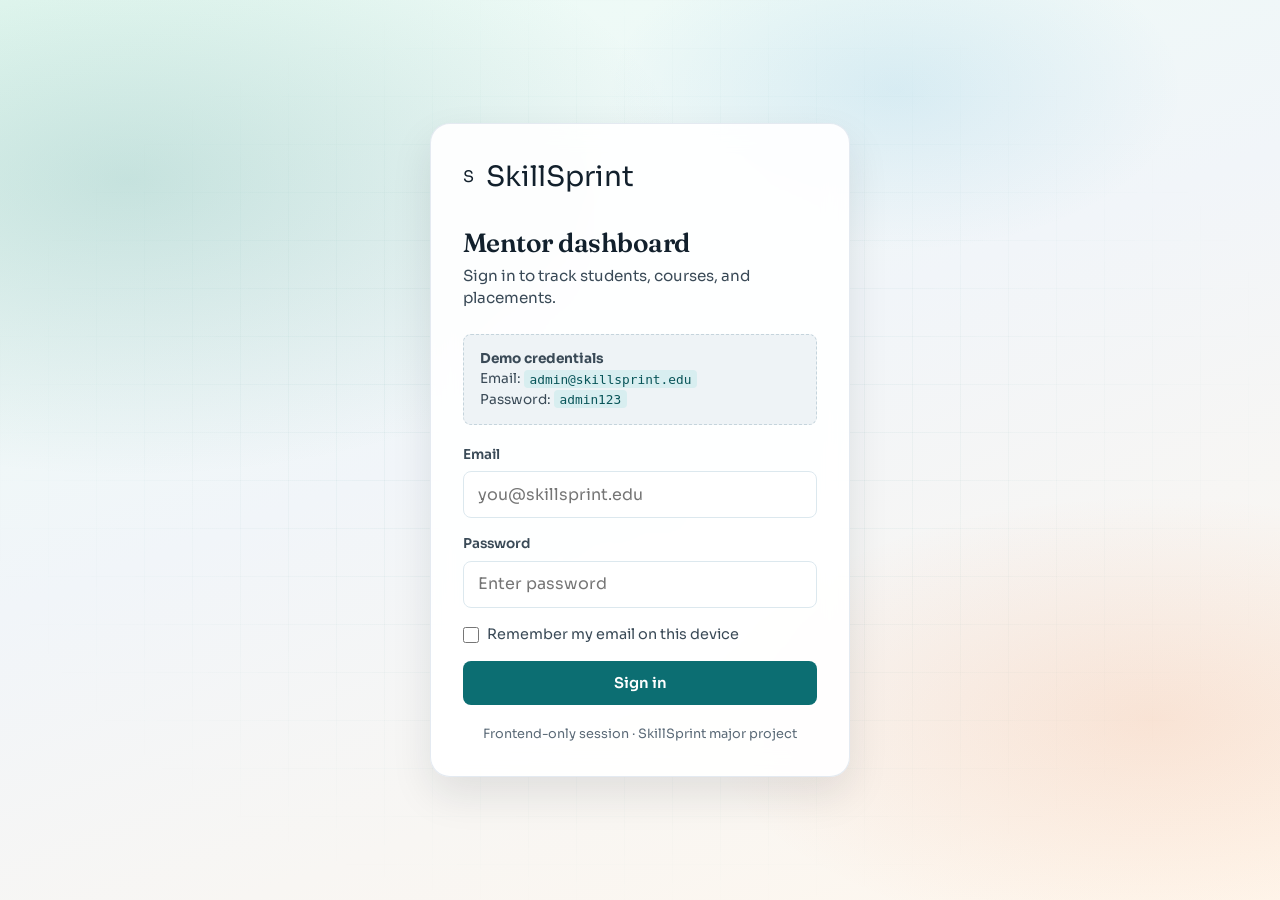
==== settings.html @ 29f2655d "Initial commit" ====
<!DOCTYPE html>
<html lang="en">
<head>
  <meta charset="UTF-8" />
  <meta name="viewport" content="width=device-width, initial-scale=1.0" />
  <title>Settings · SkillSprint</title>
  <link rel="preconnect" href="https://fonts.googleapis.com" />
  <link rel="preconnect" href="https://fonts.gstatic.com" crossorigin />
  <link href="https://fonts.googleapis.com/css2?family=Fraunces:opsz,wght@9..144,600;9..144,700&family=Sora:wght@400;500;600;700&display=swap" rel="stylesheet" />
  <link rel="stylesheet" href="css/variables.css" />
  <link rel="stylesheet" href="css/base.css" />
  <link rel="stylesheet" href="css/layout.css" />
  <link rel="stylesheet" href="css/components.css" />
</head>
<body>
  <div class="sidebar-overlay" id="sidebarOverlay"></div>
  <div class="app-shell">
    <aside class="sidebar" id="sidebar" aria-label="Main navigation">
      <div class="sidebar-brand">
        <div class="brand-mark" aria-hidden="true">S</div>
        <span class="brand-text">SkillSprint</span>
      </div>
      <nav class="sidebar-nav">
        <div class="nav-label">Menu</div>
        <a class="nav-link" href="dashboard.html" data-page="dashboard">
          <svg class="nav-icon" viewBox="0 0 24 24" fill="none" stroke="currentColor" stroke-width="2"><path d="M3 10.5L12 3l9 7.5V20a1 1 0 0 1-1 1h-5v-6H9v6H4a1 1 0 0 1-1-1v-9.5z"/></svg>
          Overview
        </a>
        <a class="nav-link" href="analytics.html" data-page="analytics">
          <svg class="nav-icon" viewBox="0 0 24 24" fill="none" stroke="currentColor" stroke-width="2"><path d="M4 19V5M10 19V9M16 19v-6M22 19V7"/></svg>
          Analytics
        </a>
        <a class="nav-link" href="students.html" data-page="students">
          <svg class="nav-icon" viewBox="0 0 24 24" fill="none" stroke="currentColor" stroke-width="2"><path d="M17 21v-2a4 4 0 0 0-4-4H5a4 4 0 0 0-4 4v2"/><circle cx="9" cy="7" r="4"/><path d="M23 21v-2a4 4 0 0 0-3-3.87M16 3.13a4 4 0 0 1 0 7.75"/></svg>
          Students
        </a>
        <div class="nav-label">Account</div>
        <a class="nav-link" href="settings.html" data-page="settings">
          <svg class="nav-icon" viewBox="0 0 24 24" fill="none" stroke="currentColor" stroke-width="2"><circle cx="12" cy="12" r="3"/><path d="M19.4 15a1.7 1.7 0 0 0 .3 1.8l.1.1a2 2 0 1 1-2.8 2.8l-.1-.1a1.7 1.7 0 0 0-1.8-.3 1.7 1.7 0 0 0-1 1.5V21a2 2 0 1 1-4 0v-.1a1.7 1.7 0 0 0-1-1.5 1.7 1.7 0 0 0-1.8.3l-.1.1a2 2 0 1 1-2.8-2.8l.1-.1a1.7 1.7 0 0 0 .3-1.8 1.7 1.7 0 0 0-1.5-1H3a2 2 0 1 1 0-4h.1a1.7 1.7 0 0 0 1.5-1 1.7 1.7 0 0 0-.3-1.8l-.1-.1a2 2 0 1 1 2.8-2.8l.1.1a1.7 1.7 0 0 0 1.8.3H9a1.7 1.7 0 0 0 1-1.5V3a2 2 0 1 1 4 0v.1a1.7 1.7 0 0 0 1 1.5 1.7 1.7 0 0 0 1.8-.3l.1-.1a2 2 0 1 1 2.8 2.8l-.1.1a1.7 1.7 0 0 0-.3 1.8V9a1.7 1.7 0 0 0 1.5 1H21a2 2 0 1 1 0 4h-.1a1.7 1.7 0 0 0-1.5 1z"/></svg>
          Settings
        </a>
      </nav>
      <div class="sidebar-footer">
        <button class="btn btn-ghost btn-block" id="logoutBtn" type="button">Sign out</button>
      </div>
    </aside>

    <div class="main-area">
      <header class="topbar">
        <div class="topbar-left">
          <button class="menu-toggle" id="menuToggle" type="button" aria-label="Open menu">
            <svg width="20" height="20" viewBox="0 0 24 24" fill="none" stroke="currentColor" stroke-width="2"><path d="M4 6h16M4 12h16M4 18h16"/></svg>
          </button>
          <h1 class="page-title">Settings</h1>
        </div>
        <div class="topbar-right">
          <div class="user-chip">
            <div class="user-avatar" id="userAvatar">A</div>
            <div class="user-meta">
              <strong id="userName">User</strong>
              <span id="userEmail">email</span>
            </div>
          </div>
        </div>
      </header>

      <main class="content">
        <div class="page-header">
          <h1 class="font-display">Settings</h1>
          <p>Manage your mentor profile and display preferences.</p>
        </div>

        <div id="settingsAlert" class="alert alert-success hidden" role="status"></div>

        <div class="settings-grid">
          <section class="card">
            <div class="card-header">
              <h2>Profile</h2>
            </div>
            <div class="card-body">
              <form id="profileForm">
                <div class="form-group">
                  <label class="form-label" for="profileName">Full name</label>
                  <input class="form-input" type="text" id="profileName" required />
                </div>
                <div class="form-group">
                  <label class="form-label" for="profileEmail">Email</label>
                  <input class="form-input" type="email" id="profileEmail" required />
                </div>
                <div class="form-group">
                  <label class="form-label" for="profileRole">Role</label>
                  <input class="form-input" type="text" id="profileRole" readonly />
                  <p class="form-hint">Role is set by demo account and cannot be changed.</p>
                </div>
                <button type="submit" class="btn btn-primary">Save changes</button>
              </form>
            </div>
          </section>

          <section class="card">
            <div class="card-header">
              <h2>Preferences</h2>
            </div>
            <div class="card-body">
              <div class="toggle-row">
                <div>
                  <strong>Higher contrast</strong>
                  <p class="text-muted" style="font-size:0.85rem;margin-top:0.2rem">Stronger borders and text for readability.</p>
                </div>
                <label class="switch">
                  <input type="checkbox" id="themeToggle" />
                  <span class="switch-slider"></span>
                </label>
              </div>
              <div class="mt-4">
                <h3 class="mb-2">Session</h3>
                <p class="text-muted mb-3" style="font-size:0.9rem">
                  Your login is stored in the browser with <code>localStorage</code>. Clearing the session returns you to the sign-in page.
                </p>
                <button type="button" class="btn btn-danger" id="resetDemo">Sign out &amp; clear session</button>
              </div>
            </div>
          </section>
        </div>
      </main>
    </div>
  </div>

  <script src="js/auth.js"></script>
  <script src="js/layout.js"></script>
  <script src="js/settings.js"></script>
</body>
</html>
---- css/variables.css ----
:root {
  --color-primary: #0c6e72;
  --color-primary-hover: #0e858a;
  --color-primary-dark: #085458;
  --color-primary-soft: #d8eef0;
  --color-accent: #c45c26;
  --color-accent-soft: #f7e6dc;

  --color-bg: #f2f6f8;
  --color-surface: #ffffff;
  --color-surface-muted: #eef3f6;
  --color-border: #dce8ee;
  --color-border-strong: #c5d4dc;

  --color-text: #12202c;
  --color-text-secondary: #3a4a57;
  --color-text-muted: #5c6b78;
  --color-text-inverse: #ffffff;

  --color-success: #0f766e;
  --color-success-soft: #d1fae5;
  --color-warning: #b45309;
  --color-warning-soft: #fef3c7;
  --color-danger: #b91c1c;
  --color-danger-soft: #fee2e2;
  --color-info: #0369a1;
  --color-info-soft: #e0f2fe;

  --font-sans: "Sora", "Segoe UI", system-ui, sans-serif;
  --font-display: "Fraunces", Georgia, serif;

  --radius-sm: 6px;
  --radius-md: 8px;
  --radius-lg: 12px;
  --radius-xl: 20px;

  --shadow-sm: 0 1px 2px rgba(18, 32, 44, 0.05);
  --shadow-md: 0 4px 14px rgba(18, 32, 44, 0.06);
  --shadow-lg: 0 18px 40px rgba(18, 32, 44, 0.1);

  --sidebar-width: 260px;
  --sidebar-collapsed: 72px;
  --topbar-height: 64px;

  --transition: 180ms ease;
  --focus-ring: 0 0 0 3px rgba(12, 110, 114, 0.35);
}

[data-theme="contrast"] {
  --color-bg: #e4eef2;
  --color-surface: #ffffff;
  --color-text: #0a1218;
  --color-text-secondary: #1e2d3a;
  --color-border: #9bb0bc;
  --color-primary: #085458;
  --shadow-md: 0 4px 12px rgba(18, 32, 44, 0.12);
}
---- css/base.css ----
*,
*::before,
*::after {
  box-sizing: border-box;
  margin: 0;
  padding: 0;
}

html {
  font-size: 16px;
  -webkit-text-size-adjust: 100%;
}

body {
  font-family: var(--font-sans);
  background: var(--color-bg);
  color: var(--color-text);
  line-height: 1.5;
  min-height: 100vh;
  -webkit-font-smoothing: antialiased;
}

img {
  max-width: 100%;
  display: block;
}

a {
  color: var(--color-primary);
  text-decoration: none;
}

a:hover {
  color: var(--color-primary-hover);
}

button,
input,
select,
textarea {
  font: inherit;
  color: inherit;
}

ul,
ol {
  list-style: none;
}

h1,
h2,
h3,
h4 {
  font-weight: 600;
  line-height: 1.25;
  color: var(--color-text);
}

h1 {
  font-size: 1.75rem;
}

h2 {
  font-size: 1.25rem;
}

h3 {
  font-size: 1.05rem;
}

p {
  color: var(--color-text-secondary);
}

:focus-visible {
  outline: none;
  box-shadow: var(--focus-ring);
}

.sr-only {
  position: absolute;
  width: 1px;
  height: 1px;
  padding: 0;
  margin: -1px;
  overflow: hidden;
  clip: rect(0, 0, 0, 0);
  border: 0;
}

.text-muted {
  color: var(--color-text-muted);
}

.text-success {
  color: var(--color-success);
}

.text-danger {
  color: var(--color-danger);
}

.text-warning {
  color: var(--color-warning);
}

.font-display {
  font-family: var(--font-display);
}

.mt-1 { margin-top: 0.25rem; }
.mt-2 { margin-top: 0.5rem; }
.mt-3 { margin-top: 0.75rem; }
.mt-4 { margin-top: 1rem; }
.mb-2 { margin-bottom: 0.5rem; }
.mb-3 { margin-bottom: 0.75rem; }
.mb-4 { margin-bottom: 1rem; }
.gap-2 { gap: 0.5rem; }
.gap-3 { gap: 0.75rem; }
.gap-4 { gap: 1rem; }

.flex {
  display: flex;
}

.flex-col {
  flex-direction: column;
}

.items-center {
  align-items: center;
}

.justify-between {
  justify-content: space-between;
}

.flex-1 {
  flex: 1;
}

.w-full {
  width: 100%;
}

.hidden {
  display: none !important;
}
---- css/layout.css ----
.app-shell {
  display: flex;
  min-height: 100vh;
}

.sidebar {
  position: fixed;
  inset: 0 auto 0 0;
  width: var(--sidebar-width);
  background: var(--color-surface);
  border-right: 1px solid var(--color-border);
  display: flex;
  flex-direction: column;
  z-index: 40;
  transition: width var(--transition), transform var(--transition);
}

.sidebar-brand {
  display: flex;
  align-items: center;
  gap: 0.75rem;
  height: var(--topbar-height);
  padding: 0 1.25rem;
  border-bottom: 1px solid var(--color-border);
}

.brand-mark {
  width: 36px;
  height: 36px;
  border-radius: var(--radius-md);
  background: linear-gradient(145deg, var(--color-primary), var(--color-primary-dark));
  display: grid;
  place-items: center;
  color: var(--color-text-inverse);
  font-family: var(--font-display);
  font-weight: 700;
  font-size: 1.1rem;
  flex-shrink: 0;
}

.brand-text {
  font-family: var(--font-display);
  font-size: 1.35rem;
  font-weight: 600;
  color: var(--color-text);
  letter-spacing: -0.02em;
}

.sidebar-nav {
  padding: 1rem 0.75rem;
  flex: 1;
  overflow-y: auto;
}

.nav-label {
  font-size: 0.7rem;
  font-weight: 600;
  letter-spacing: 0.06em;
  text-transform: uppercase;
  color: var(--color-text-muted);
  padding: 0.5rem 0.75rem;
  margin-top: 0.5rem;
}

.nav-link {
  display: flex;
  align-items: center;
  gap: 0.75rem;
  padding: 0.7rem 0.85rem;
  border-radius: var(--radius-md);
  color: var(--color-text-secondary);
  font-weight: 500;
  font-size: 0.95rem;
  transition: background var(--transition), color var(--transition);
}

.nav-link:hover {
  background: var(--color-surface-muted);
  color: var(--color-text);
}

.nav-link.active {
  background: var(--color-primary-soft);
  color: var(--color-primary-dark);
}

.nav-icon {
  width: 20px;
  height: 20px;
  flex-shrink: 0;
  opacity: 0.85;
}

.sidebar-footer {
  padding: 1rem;
  border-top: 1px solid var(--color-border);
}

.main-area {
  margin-left: var(--sidebar-width);
  flex: 1;
  min-width: 0;
  display: flex;
  flex-direction: column;
  min-height: 100vh;
  transition: margin-left var(--transition);
}

.topbar {
  height: var(--topbar-height);
  background: var(--color-surface);
  border-bottom: 1px solid var(--color-border);
  display: flex;
  align-items: center;
  justify-content: space-between;
  padding: 0 1.5rem;
  position: sticky;
  top: 0;
  z-index: 30;
  gap: 1rem;
}

.topbar-left {
  display: flex;
  align-items: center;
  gap: 0.75rem;
}

.menu-toggle {
  display: none;
  width: 40px;
  height: 40px;
  border: 1px solid var(--color-border);
  background: var(--color-surface);
  border-radius: var(--radius-md);
  cursor: pointer;
  align-items: center;
  justify-content: center;
}

.page-title {
  font-size: 1.1rem;
  font-weight: 600;
}

.topbar-right {
  display: flex;
  align-items: center;
  gap: 1rem;
}

.user-chip {
  display: flex;
  align-items: center;
  gap: 0.65rem;
}

.user-avatar {
  width: 36px;
  height: 36px;
  border-radius: 50%;
  background: var(--color-primary);
  color: var(--color-text-inverse);
  display: grid;
  place-items: center;
  font-weight: 600;
  font-size: 0.85rem;
}

.user-meta {
  display: flex;
  flex-direction: column;
  line-height: 1.2;
}

.user-meta strong {
  font-size: 0.875rem;
}

.user-meta span {
  font-size: 0.75rem;
  color: var(--color-text-muted);
}

.content {
  padding: 1.5rem;
  flex: 1;
}

.page-header {
  margin-bottom: 1.5rem;
}

.page-header p {
  margin-top: 0.35rem;
  font-size: 0.95rem;
}

.grid-kpis {
  display: grid;
  grid-template-columns: repeat(4, 1fr);
  gap: 1rem;
  margin-bottom: 1.5rem;
}

.grid-charts {
  display: grid;
  grid-template-columns: 1.6fr 1fr;
  gap: 1rem;
  margin-bottom: 1.5rem;
}

.grid-two {
  display: grid;
  grid-template-columns: 1fr 1fr;
  gap: 1rem;
  margin-bottom: 1.5rem;
}

.sidebar-overlay {
  display: none;
  position: fixed;
  inset: 0;
  background: rgba(15, 23, 42, 0.4);
  z-index: 35;
}

.sidebar-overlay.visible {
  display: block;
}

@media (max-width: 1200px) {
  .grid-kpis {
    grid-template-columns: repeat(2, 1fr);
  }

  .grid-charts,
  .grid-two {
    grid-template-columns: 1fr;
  }
}

@media (max-width: 900px) {
  .sidebar {
    transform: translateX(-100%);
  }

  .sidebar.open {
    transform: translateX(0);
  }

  .main-area {
    margin-left: 0;
  }

  .menu-toggle {
    display: inline-flex;
  }

  .user-meta {
    display: none;
  }
}

@media (max-width: 560px) {
  .grid-kpis {
    grid-template-columns: 1fr;
  }

  .content {
    padding: 1rem;
  }

  .topbar {
    padding: 0 1rem;
  }
}
---- css/components.css ----
.btn {
  display: inline-flex;
  align-items: center;
  justify-content: center;
  gap: 0.5rem;
  padding: 0.6rem 1.1rem;
  border-radius: var(--radius-md);
  border: 1px solid transparent;
  font-weight: 600;
  font-size: 0.925rem;
  cursor: pointer;
  transition: background var(--transition), border-color var(--transition), color var(--transition), box-shadow var(--transition);
}

.btn:disabled {
  opacity: 0.6;
  cursor: not-allowed;
}

.btn-primary {
  background: var(--color-primary);
  color: var(--color-text-inverse);
}

.btn-primary:hover:not(:disabled) {
  background: var(--color-primary-hover);
}

.btn-secondary {
  background: var(--color-surface);
  border-color: var(--color-border);
  color: var(--color-text);
}

.btn-secondary:hover:not(:disabled) {
  background: var(--color-surface-muted);
  border-color: var(--color-border-strong);
}

.btn-ghost {
  background: transparent;
  color: var(--color-text-secondary);
}

.btn-ghost:hover:not(:disabled) {
  background: var(--color-surface-muted);
  color: var(--color-text);
}

.btn-danger {
  background: var(--color-danger-soft);
  color: var(--color-danger);
}

.btn-danger:hover:not(:disabled) {
  background: #fecaca;
}

.btn-sm {
  padding: 0.4rem 0.75rem;
  font-size: 0.85rem;
}

.btn-block {
  width: 100%;
}

.card {
  background: var(--color-surface);
  border: 1px solid var(--color-border);
  border-radius: var(--radius-lg);
  box-shadow: var(--shadow-sm);
}

.card-body {
  padding: 1.25rem;
}

.card-header {
  display: flex;
  align-items: center;
  justify-content: space-between;
  gap: 1rem;
  padding: 1rem 1.25rem;
  border-bottom: 1px solid var(--color-border);
}

.card-header h2,
.card-header h3 {
  font-size: 1rem;
}

.kpi-card {
  padding: 1.15rem 1.25rem;
}

.kpi-label {
  font-size: 0.8rem;
  font-weight: 500;
  color: var(--color-text-muted);
  margin-bottom: 0.35rem;
}

.kpi-value {
  font-size: 1.65rem;
  font-weight: 700;
  letter-spacing: -0.02em;
  color: var(--color-text);
}

.kpi-delta {
  display: inline-flex;
  align-items: center;
  gap: 0.25rem;
  margin-top: 0.5rem;
  font-size: 0.8rem;
  font-weight: 600;
}

.kpi-delta.up {
  color: var(--color-success);
}

.kpi-delta.down {
  color: var(--color-danger);
}

.chart-wrap {
  position: relative;
  height: 280px;
  padding: 1rem 1.25rem 1.25rem;
}

.chart-wrap.tall {
  height: 320px;
}

.chart-skeleton {
  position: absolute;
  inset: 1rem 1.25rem;
  border-radius: var(--radius-md);
  background: linear-gradient(
    90deg,
    var(--color-surface-muted) 0%,
    #e2e8f0 50%,
    var(--color-surface-muted) 100%
  );
  background-size: 200% 100%;
  animation: shimmer 1.2s ease-in-out infinite;
}

.chart-skeleton.hidden {
  display: none;
}

@keyframes shimmer {
  0% { background-position: 200% 0; }
  100% { background-position: -200% 0; }
}

.form-group {
  margin-bottom: 1rem;
}

.form-label {
  display: block;
  font-size: 0.85rem;
  font-weight: 600;
  color: var(--color-text-secondary);
  margin-bottom: 0.4rem;
}

.form-input,
.form-select {
  width: 100%;
  padding: 0.65rem 0.85rem;
  border: 1px solid var(--color-border);
  border-radius: var(--radius-md);
  background: var(--color-surface);
  transition: border-color var(--transition), box-shadow var(--transition);
}

.form-input:hover,
.form-select:hover {
  border-color: var(--color-border-strong);
}

.form-input:focus,
.form-select:focus {
  border-color: var(--color-primary);
  box-shadow: var(--focus-ring);
  outline: none;
}

.form-hint {
  font-size: 0.8rem;
  color: var(--color-text-muted);
  margin-top: 0.35rem;
}

.form-error {
  font-size: 0.8rem;
  color: var(--color-danger);
  margin-top: 0.35rem;
}

.checkbox-row {
  display: flex;
  align-items: center;
  gap: 0.5rem;
  font-size: 0.9rem;
  color: var(--color-text-secondary);
}

.checkbox-row input {
  width: 1rem;
  height: 1rem;
  accent-color: var(--color-primary);
}

.toolbar {
  display: flex;
  flex-wrap: wrap;
  align-items: center;
  gap: 0.75rem;
  margin-bottom: 1rem;
}

.toolbar .form-input,
.toolbar .form-select {
  width: auto;
  min-width: 160px;
}

.search-input {
  min-width: 220px !important;
}

.table-wrap {
  overflow-x: auto;
}

.data-table {
  width: 100%;
  border-collapse: collapse;
  font-size: 0.9rem;
}

.data-table th,
.data-table td {
  padding: 0.85rem 1rem;
  text-align: left;
  border-bottom: 1px solid var(--color-border);
  white-space: nowrap;
}

.data-table th {
  font-size: 0.75rem;
  font-weight: 600;
  letter-spacing: 0.04em;
  text-transform: uppercase;
  color: var(--color-text-muted);
  background: var(--color-surface-muted);
  cursor: pointer;
  user-select: none;
}

.data-table th:hover {
  color: var(--color-text);
}

.data-table th .sort-indicator {
  margin-left: 0.25rem;
  opacity: 0.5;
}

.data-table tbody tr:hover {
  background: var(--color-surface-muted);
}

.badge {
  display: inline-flex;
  align-items: center;
  padding: 0.2rem 0.55rem;
  border-radius: 999px;
  font-size: 0.75rem;
  font-weight: 600;
}

.badge-active {
  background: var(--color-success-soft);
  color: var(--color-success);
}

.badge-trial {
  background: var(--color-info-soft);
  color: var(--color-info);
}

.badge-churned {
  background: var(--color-danger-soft);
  color: var(--color-danger);
}

.badge-paused {
  background: var(--color-warning-soft);
  color: var(--color-warning);
}

.badge-placed {
  background: var(--color-primary-soft);
  color: var(--color-primary-dark);
}

.badge-danger {
  background: var(--color-danger-soft);
  color: var(--color-danger);
}

.badge-warning {
  background: var(--color-warning-soft);
  color: var(--color-warning);
}

.badge-info {
  background: var(--color-info-soft);
  color: var(--color-info);
}

.list-row {
  display: flex;
  align-items: center;
  justify-content: space-between;
  gap: 1rem;
  padding: 0.9rem 1.25rem;
  border-bottom: 1px solid var(--color-border);
}

.list-row:last-child {
  border-bottom: none;
}

.list-row strong {
  display: block;
  font-size: 0.9rem;
  font-weight: 600;
}

.list-row .text-muted {
  font-size: 0.8rem;
}

.activity-list {
  display: flex;
  flex-direction: column;
}

.activity-item {
  display: flex;
  gap: 0.85rem;
  padding: 0.9rem 1.25rem;
  border-bottom: 1px solid var(--color-border);
}

.activity-item:last-child {
  border-bottom: none;
}

.activity-dot {
  width: 10px;
  height: 10px;
  border-radius: 50%;
  margin-top: 0.4rem;
  flex-shrink: 0;
  background: var(--color-primary);
}

.activity-dot.success { background: var(--color-success); }
.activity-dot.warning { background: var(--color-warning); }
.activity-dot.danger { background: var(--color-danger); }
.activity-dot.info { background: var(--color-info); }

.activity-body strong {
  display: block;
  font-size: 0.9rem;
  font-weight: 600;
}

.activity-body span {
  font-size: 0.8rem;
  color: var(--color-text-muted);
}

.pagination {
  display: flex;
  align-items: center;
  justify-content: space-between;
  gap: 1rem;
  padding: 1rem 1.25rem;
  border-top: 1px solid var(--color-border);
  flex-wrap: wrap;
}

.pagination-info {
  font-size: 0.85rem;
  color: var(--color-text-muted);
}

.pagination-actions {
  display: flex;
  gap: 0.5rem;
}

.empty-state {
  padding: 3rem 1.5rem;
  text-align: center;
  color: var(--color-text-muted);
}

.empty-state h3 {
  margin-bottom: 0.35rem;
  color: var(--color-text-secondary);
}

.alert {
  padding: 0.75rem 1rem;
  border-radius: var(--radius-md);
  font-size: 0.875rem;
  margin-bottom: 1rem;
}

.alert-error {
  background: var(--color-danger-soft);
  color: var(--color-danger);
  border: 1px solid #fecaca;
}

.alert-success {
  background: var(--color-success-soft);
  color: var(--color-success);
  border: 1px solid #a7f3d0;
}

.alert-info {
  background: var(--color-info-soft);
  color: var(--color-info);
  border: 1px solid #bae6fd;
}

.settings-grid {
  display: grid;
  grid-template-columns: 1fr 1fr;
  gap: 1rem;
  max-width: 960px;
}

@media (max-width: 800px) {
  .settings-grid {
    grid-template-columns: 1fr;
  }
}

.toggle-row {
  display: flex;
  align-items: center;
  justify-content: space-between;
  gap: 1rem;
  padding: 0.75rem 0;
  border-bottom: 1px solid var(--color-border);
}

.toggle-row:last-child {
  border-bottom: none;
}

.switch {
  position: relative;
  width: 44px;
  height: 24px;
  flex-shrink: 0;
}

.switch input {
  opacity: 0;
  width: 0;
  height: 0;
}

.switch-slider {
  position: absolute;
  inset: 0;
  background: var(--color-border-strong);
  border-radius: 999px;
  cursor: pointer;
  transition: background var(--transition);
}

.switch-slider::before {
  content: "";
  position: absolute;
  width: 18px;
  height: 18px;
  left: 3px;
  top: 3px;
  background: white;
  border-radius: 50%;
  transition: transform var(--transition);
  box-shadow: var(--shadow-sm);
}

.switch input:checked + .switch-slider {
  background: var(--color-primary);
}

.switch input:checked + .switch-slider::before {
  transform: translateX(20px);
}

.switch input:focus-visible + .switch-slider {
  box-shadow: var(--focus-ring);
}
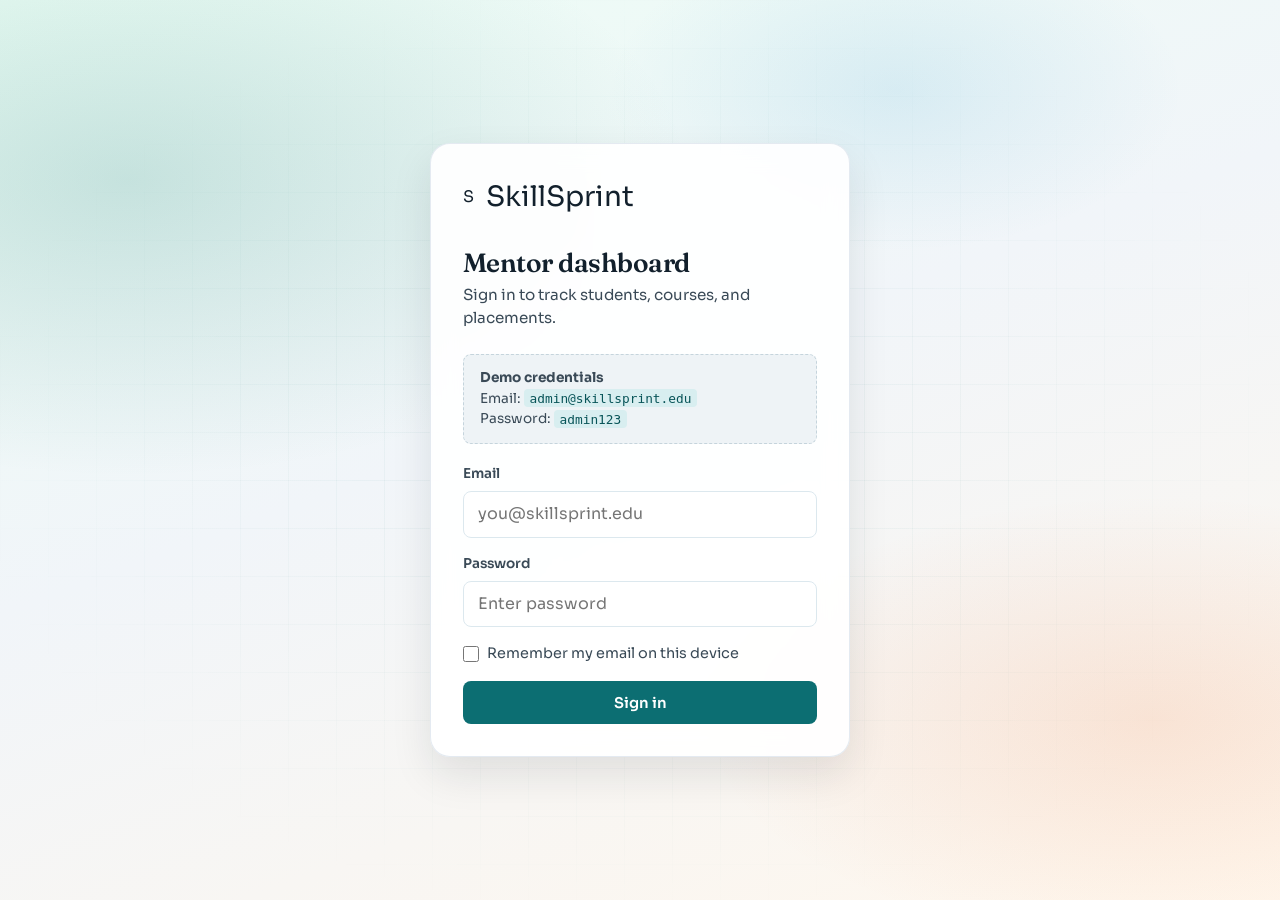
==== commit 57194dc4: "Changed contrast setting to dark mode" ====
--- a/settings.html
+++ b/settings.html
@@ -104,10 +104,10 @@
             <div class="card-body">
               <div class="toggle-row">
                 <div>
-                  <strong>Higher contrast</strong>
-                  <p class="text-muted" style="font-size:0.85rem;margin-top:0.2rem">Stronger borders and text for readability.</p>
+                  <strong>Dark mode</strong>
+                  <p class="text-muted" style="font-size:0.85rem;margin-top:0.2rem">Soft slate theme that’s easier on the eyes at night.</p>
                 </div>
-                <label class="switch">
+                <label class="switch" aria-label="Toggle dark mode">
                   <input type="checkbox" id="themeToggle" />
                   <span class="switch-slider"></span>
                 </label>
--- a/css/variables.css
+++ b/css/variables.css
@@ -46,12 +46,37 @@
   --focus-ring: 0 0 0 3px rgba(12, 110, 114, 0.35);
 }
 
-[data-theme="contrast"] {
-  --color-bg: #e4eef2;
-  --color-surface: #ffffff;
-  --color-text: #0a1218;
-  --color-text-secondary: #1e2d3a;
-  --color-border: #9bb0bc;
-  --color-primary: #085458;
-  --shadow-md: 0 4px 12px rgba(18, 32, 44, 0.12);
+/* Soft dark mode — muted slate, no pure black / harsh white */
+[data-theme="dark"] {
+  --color-primary: #3dabae;
+  --color-primary-hover: #54b8bb;
+  --color-primary-dark: #2a8f92;
+  --color-primary-soft: rgba(61, 171, 174, 0.18);
+  --color-accent: #d4895a;
+  --color-accent-soft: rgba(212, 137, 90, 0.16);
+
+  --color-bg: #1a2229;
+  --color-surface: #232c34;
+  --color-surface-muted: #2a343e;
+  --color-border: #3a4652;
+  --color-border-strong: #4a5866;
+
+  --color-text: #e4eaef;
+  --color-text-secondary: #b4c0ca;
+  --color-text-muted: #8b9aa6;
+  --color-text-inverse: #12202c;
+
+  --color-success: #4aad9a;
+  --color-success-soft: rgba(74, 173, 154, 0.18);
+  --color-warning: #d4a054;
+  --color-warning-soft: rgba(212, 160, 84, 0.18);
+  --color-danger: #d47474;
+  --color-danger-soft: rgba(212, 116, 116, 0.18);
+  --color-info: #5aa8d4;
+  --color-info-soft: rgba(90, 168, 212, 0.18);
+
+  --shadow-sm: 0 1px 2px rgba(0, 0, 0, 0.2);
+  --shadow-md: 0 4px 16px rgba(0, 0, 0, 0.28);
+  --shadow-lg: 0 18px 40px rgba(0, 0, 0, 0.35);
+  --focus-ring: 0 0 0 3px rgba(61, 171, 174, 0.4);
 }
--- a/css/components.css
+++ b/css/components.css
@@ -502,7 +502,7 @@
   height: 18px;
   left: 3px;
   top: 3px;
-  background: white;
+  background: var(--color-surface);
   border-radius: 50%;
   transition: transform var(--transition);
   box-shadow: var(--shadow-sm);
